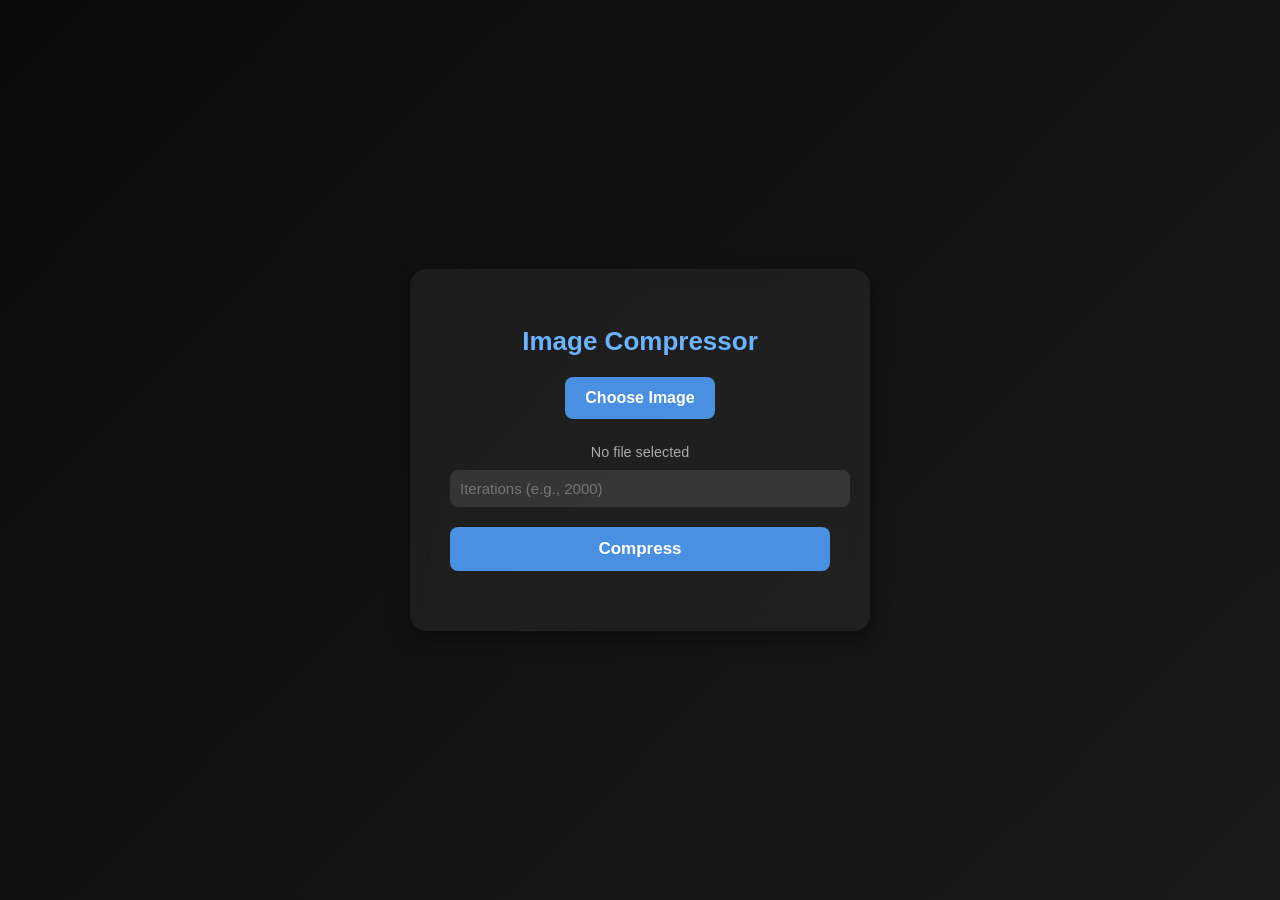
==== index.html @ 12bdf63e "moved files to root" ====
<!DOCTYPE html>
<html lang="en">
<head>
    <meta charset="UTF-8" />
    <meta name="viewport" content="width=device-width, initial-scale=1.0" />
    <title>Image Compressor</title>
    <link rel="stylesheet" href="style.css" />
</head>

<body>

    <div class="container">
        <h1>Image Compressor</h1>

        <label for="file" class="file-label">Choose Image</label>
        <input type="file" id="file" />
        
        <div id="file-name" style="margin-top: 10px; color: #aaa; font-size: 0.9rem;">No file selected</div>

        <input type="number" id="iterations" placeholder="Iterations (e.g., 2000)" />

        <button class="btn" onclick="compressImage()">Compress</button>

        <div id="result"></div>
    </div>

    <script src="script.js"></script>

</body>
</html>
---- style.css ----
body {
    margin: 0;
    padding: 0;
    font-family: "Poppins", sans-serif;
    background: linear-gradient(135deg, #0b0b0b, #1a1a1a);
    height: 100vh;
    display: flex;
    justify-content: center;
    align-items: center;
    color: #fff;
}

.container {
    background: rgba(255, 255, 255, 0.05);
    border-radius: 16px;
    padding: 40px;
    width: 380px;
    box-shadow: 0 8px 20px rgba(0,0,0,0.4);
    text-align: center;
    backdrop-filter: blur(10px);
}

h1 {
    margin-bottom: 20px;
    font-size: 26px;
    font-weight: 600;
    color: #6BB3FF;   /* soft blue */
}

input[type="file"] {
    display: none;
}

.file-label {
    display: inline-block;
    background: #4A90E2;   /* clean blue button */
    color: #fff;
    padding: 12px 20px;
    font-size: 16px;
    border-radius: 8px;
    cursor: pointer;
    margin-bottom: 15px;
    transition: 0.2s;
    font-weight: 600;
}

.file-label:hover {
    background: #6BB3FF;
}

#iterations {
    width: 100%;
    margin: 10px 0 20px;
    padding: 10px;
    border-radius: 8px;
    border: none;
    outline: none;
    background: rgba(255,255,255,0.1);
    color: #fff;
    font-size: 15px;
}

.btn {
    width: 100%;
    background: #4A90E2;
    color: #fff;
    padding: 12px;
    font-size: 17px;
    border: none;
    border-radius: 8px;
    cursor: pointer;
    font-weight: 600;
    transition: 0.2s ease-in-out;
}

.btn:hover {
    background: #6BB3FF;
}

#result {
    margin-top: 20px;
    font-size: 15px;
    word-wrap: break-word;
    color: #6BB3FF;
}

.download-btn {
    color: #4A90E2;
    font-weight: 600;
    text-decoration: none;
}

.download-btn:hover {
    text-decoration: underline;
}
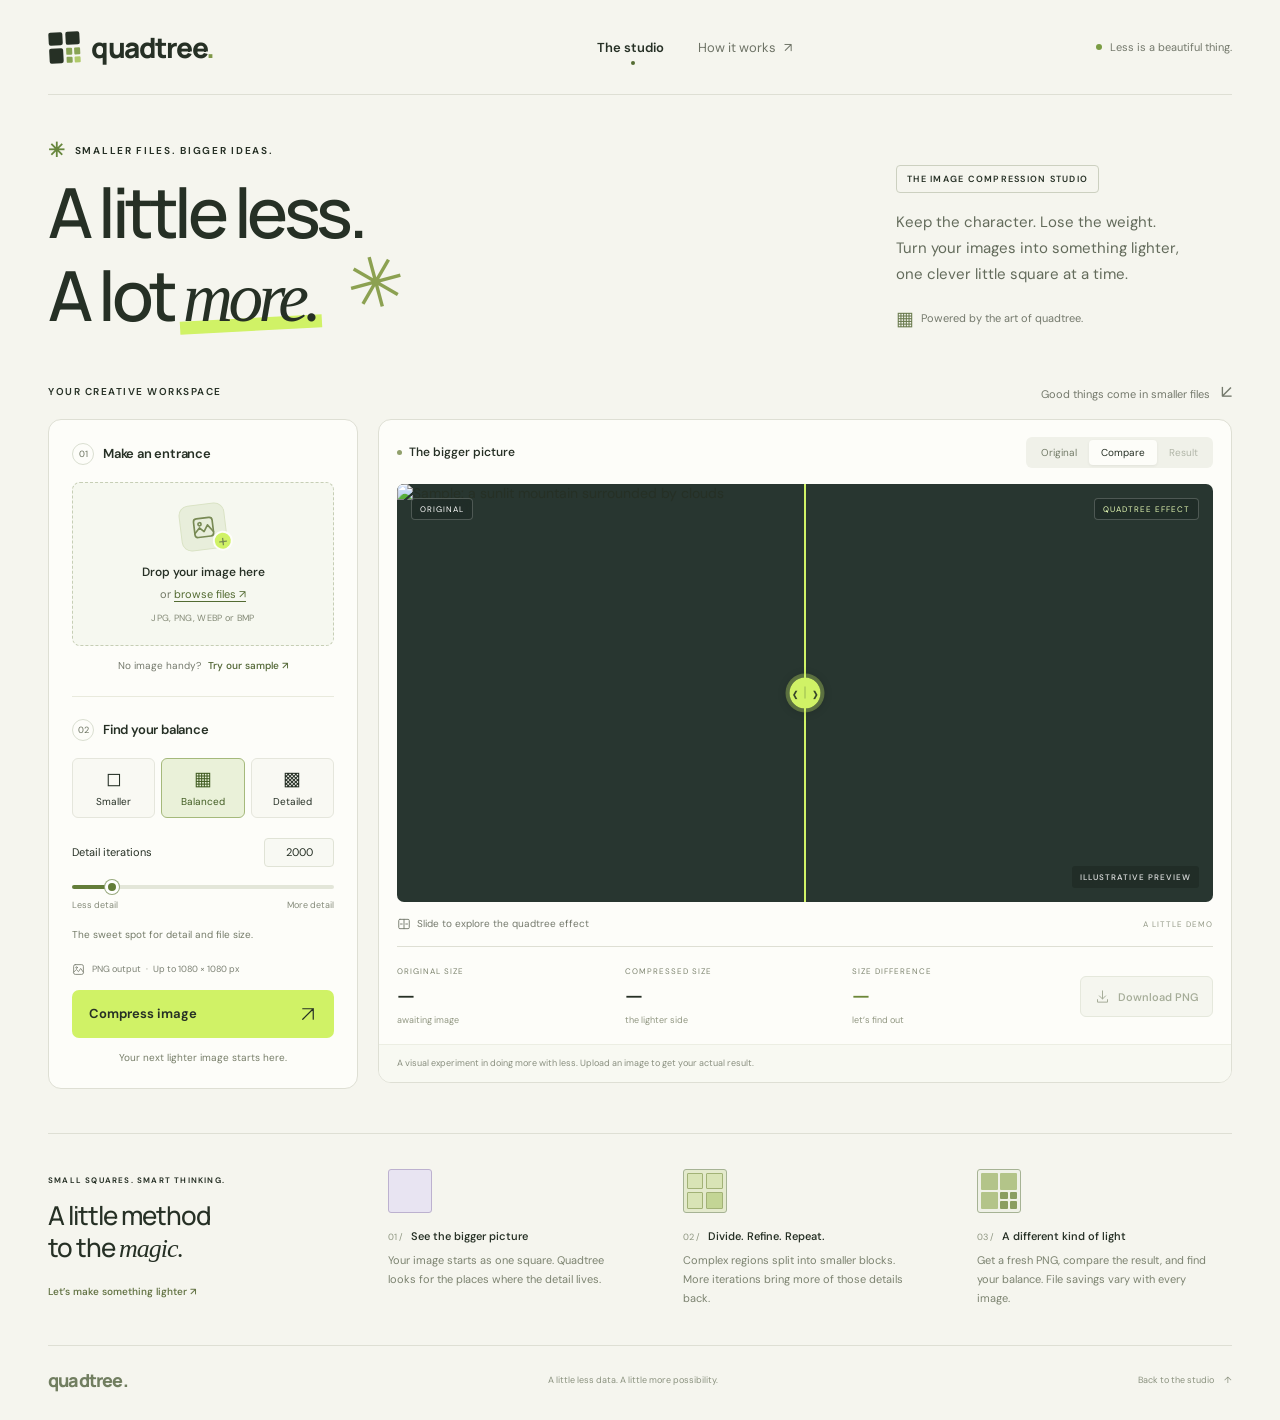
==== commit 3d982f9d: "Redesign image compression studio UI" ====
--- a/index.html
+++ b/index.html
@@ -3,28 +3,133 @@
 <head>
     <meta charset="UTF-8" />
     <meta name="viewport" content="width=device-width, initial-scale=1.0" />
-    <title>Image Compressor</title>
+    <meta name="theme-color" content="#f5f5ee" />
+    <meta name="description" content="A little less file. A lot more possibility. Explore quadtree image compression with a visual before-and-after studio." />
+    <title>Quadtree — A little less. A lot more.</title>
+    <link rel="icon" href="data:image/svg+xml,%3Csvg xmlns='http://www.w3.org/2000/svg' viewBox='0 0 32 32'%3E%3Crect width='32' height='32' rx='7' fill='%23d0f266'/%3E%3Cpath d='M7 7h8v8H7zm10 0h8v8h-8zM7 17h8v8H7zm10 0h3v3h-3zm5 0h3v3h-3zm-5 5h3v3h-3zm5 0h3v3h-3z' fill='%23263025'/%3E%3C/svg%3E" />
     <link rel="stylesheet" href="style.css" />
+    <script src="script.js" defer></script>
 </head>
+<body>
+    <svg class="icon-library" xmlns="http://www.w3.org/2000/svg" aria-hidden="true">
+        <symbol id="icon-arrow" viewBox="0 0 24 24"><path d="M5 19 19 5M5 5h14v14" /></symbol>
+        <symbol id="icon-image" viewBox="0 0 24 24"><rect x="3" y="3" width="18" height="18" rx="3"/><circle cx="8.5" cy="8.5" r="1.5"/><path d="m3 17 5-5 4 4 4-6 5 7"/></symbol>
+        <symbol id="icon-download" viewBox="0 0 24 24"><path d="M12 3v13m-5-5 5 5 5-5M4 17v4h16v-4"/></symbol>
+        <symbol id="icon-split" viewBox="0 0 24 24"><rect x="3" y="4" width="18" height="16" rx="2"/><path d="M12 4v16m-6-8h3m6 0h3"/></symbol>
+    </svg>
 
-<body>
+    <a class="skip-link" href="#studio">Skip to compressor</a>
+    <header class="site-header page-width">
+        <a class="brand" href="./" aria-label="Quadtree home">
+            <span class="brand-mark" aria-hidden="true"><i></i><i></i><i></i><i class="mini-grid"><b></b><b></b><b></b><b></b></i></span>
+            <span>quadtree<span class="brand-period">.</span></span>
+        </a>
+        <nav class="main-nav" aria-label="Main navigation">
+            <a href="#studio" class="nav-active">The studio</a>
+            <a href="#how-it-works">How it works <span aria-hidden="true">↗</span></a>
+        </nav>
+        <span class="header-note"><span class="status-dot"></span> Less is a beautiful thing.</span>
+    </header>
 
-    <div class="container">
-        <h1>Image Compressor</h1>
+    <main class="page-width">
+        <section class="hero" aria-labelledby="hero-title">
+            <div class="hero-copy">
+                <p class="eyebrow"><span class="tiny-cross" aria-hidden="true">✳</span> SMALLER FILES. BIGGER IDEAS.</p>
+                <h1 id="hero-title">A little less.<br />A lot <span class="serif-word">more.</span><span class="hero-asterisk" aria-hidden="true">✳</span></h1>
+            </div>
+            <div class="hero-aside">
+                <span class="outline-tag">THE IMAGE COMPRESSION STUDIO</span>
+                <p>Keep the character. Lose the weight.<br />Turn your images into something lighter,<br class="desktop-break" /> one clever little square at a time.</p>
+                <span class="hero-caption"><span class="small-quads" aria-hidden="true">▦</span> Powered by the art of quadtree.</span>
+            </div>
+        </section>
 
-        <label for="file" class="file-label">Choose Image</label>
-        <input type="file" id="file" />
-        
-        <div id="file-name" style="margin-top: 10px; color: #aaa; font-size: 0.9rem;">No file selected</div>
+        <section id="studio" class="studio" aria-labelledby="studio-title">
+            <div class="section-heading">
+                <h2 id="studio-title">YOUR CREATIVE WORKSPACE</h2>
+                <span>Good things come in smaller files <span aria-hidden="true">↙</span></span>
+            </div>
+            <div class="workspace">
+                <form id="compress-form" class="control-panel" novalidate>
+                    <fieldset id="controls">
+                        <legend class="sr-only">Image compression settings</legend>
+                        <div class="step-heading"><span class="step-number">01</span><h3>Make an entrance</h3></div>
+                        <div class="upload-zone" id="drop-zone">
+                            <input type="file" id="file" accept="image/png,image/jpeg,image/webp,image/bmp" aria-label="Choose an image to compress" aria-describedby="upload-help" />
+                            <div id="upload-empty" class="upload-content">
+                                <span class="upload-art" aria-hidden="true"><svg class="icon"><use href="#icon-image"/></svg><span class="upload-plus">+</span></span>
+                                <strong>Drop your image here</strong>
+                                <span>or <span class="text-link">browse files <span aria-hidden="true">↗</span></span></span>
+                                <small id="upload-help">JPG, PNG, WEBP or BMP</small>
+                            </div>
+                            <div id="upload-selected" class="upload-content" hidden>
+                                <img id="file-thumbnail" alt="Selected image thumbnail" />
+                                <strong id="file-name"></strong>
+                                <small id="file-info"></small>
+                                <span class="text-link">Choose a different image ↗</span>
+                            </div>
+                        </div>
+                        <div class="sample-row"><span>No image handy?</span><button id="sample-button" class="text-button" type="button">Try our sample <span aria-hidden="true">↗</span></button></div>
+                        <div class="control-divider"></div>
+                        <div class="step-heading"><span class="step-number">02</span><h3>Find your balance</h3></div>
+                        <div class="preset-group" role="group" aria-label="Compression quality presets">
+                            <button type="button" data-iterations="500" aria-pressed="false"><span class="preset-glyph" aria-hidden="true">◻</span>Smaller</button>
+                            <button type="button" data-iterations="2000" aria-pressed="true"><span class="preset-glyph" aria-hidden="true">▦</span>Balanced</button>
+                            <button type="button" data-iterations="8000" aria-pressed="false"><span class="preset-glyph" aria-hidden="true">▩</span>Detailed</button>
+                        </div>
+                        <div class="iteration-heading"><label for="iterations">Detail iterations</label><div class="number-wrapper"><input type="number" id="iterations" min="1" max="15000" step="1" value="2000" inputmode="numeric" aria-describedby="quality-help" /></div></div>
+                        <label for="quality-slider" class="sr-only">Adjust detail iterations</label>
+                        <input id="quality-slider" type="range" min="1" max="15000" step="1" value="2000" />
+                        <div class="range-labels"><span>Less detail</span><span>More detail</span></div>
+                        <p id="quality-help" class="setting-help">The sweet spot for detail and file size.</p>
+                        <div class="output-note"><svg class="icon"><use href="#icon-image"/></svg><span>PNG output <span aria-hidden="true">·</span> Up to 1080 × 1080 px</span></div>
+                        <button id="compress-button" class="primary-button" type="submit"><span id="compress-label">Compress image</span><svg class="icon button-arrow"><use href="#icon-arrow"/></svg><span class="button-spinner" hidden></span></button>
+                    </fieldset>
+                    <p id="status" class="status-message" role="status" aria-live="polite">Your next lighter image starts here.</p>
+                    <p id="error" class="error-message" role="alert" hidden></p>
+                </form>
 
-        <input type="number" id="iterations" placeholder="Iterations (e.g., 2000)" />
+                <div class="preview-panel">
+                    <div class="preview-toolbar">
+                        <div class="preview-title"><span class="status-dot"></span><h3>The bigger picture</h3></div>
+                        <div class="view-switch" role="group" aria-label="Preview mode">
+                            <button type="button" data-view="original" aria-pressed="false">Original</button>
+                            <button type="button" data-view="compare" aria-pressed="true">Compare</button>
+                            <button type="button" data-view="result" aria-pressed="false" disabled>Result</button>
+                        </div>
+                    </div>
+                    <div id="image-viewer" class="image-viewer" data-mode="compare" aria-busy="false">
+                        <img id="original-image" class="preview-image" src="/static/temp_1st_test.jpg" alt="Sample: a sunlit mountain surrounded by clouds" />
+                        <canvas id="demo-canvas" class="preview-image after-image" aria-label="Illustration of the quadtree effect on the sample mountain"></canvas>
+                        <img id="result-image" class="preview-image after-image" alt="Compressed version of your image" hidden />
+                        <span class="image-label original-label">ORIGINAL</span>
+                        <span id="after-label" class="image-label after-label">QUADTREE EFFECT</span>
+                        <span id="preview-badge" class="preview-badge">ILLUSTRATIVE PREVIEW</span>
+                        <div class="compare-line" aria-hidden="true"><span class="compare-handle">‹<span></span>›</span></div>
+                        <input id="compare-slider" class="compare-slider" type="range" min="0" max="100" value="50" aria-label="Before and after comparison" aria-valuetext="50% original, 50% quadtree effect" />
+                        <div id="processing-overlay" class="processing-overlay" hidden><div class="processing-quads" aria-hidden="true"><i></i><i></i><i></i><i></i></div><strong>Finding the beauty in less.</strong><span id="processing-caption">Your quadtree is taking shape…</span></div>
+                        <div id="empty-preview" class="empty-preview" hidden><svg class="icon"><use href="#icon-image"/></svg><strong>A fresh canvas.</strong><span>Choose an image to get started.</span></div>
+                    </div>
+                    <div class="preview-caption"><span id="preview-hint"><svg class="icon"><use href="#icon-split"/></svg> Slide to explore the quadtree effect</span><button type="button" id="reset-button" class="text-button" hidden>Start fresh <span aria-hidden="true">↺</span></button><span id="demo-label">A LITTLE DEMO</span></div>
+                    <div id="result" class="result-panel" aria-label="Compression results">
+                        <div class="stat"><span>ORIGINAL SIZE</span><strong id="original-size">—<small>awaiting image</small></strong></div>
+                        <div class="stat"><span>COMPRESSED SIZE</span><strong id="compressed-size">—<small>the lighter side</small></strong></div>
+                        <div class="stat saved-stat"><span id="savings-label">SIZE DIFFERENCE</span><strong id="savings">—<small>let’s find out</small></strong></div>
+                        <a id="download-button" class="download-button" aria-disabled="true" tabindex="-1"><svg class="icon"><use href="#icon-download"/></svg><span>Download PNG</span></a>
+                    </div>
+                    <p id="result-note" class="result-note">A visual experiment in doing more with less. Upload an image to get your actual result.</p>
+                </div>
+            </div>
+        </section>
 
-        <button class="btn" onclick="compressImage()">Compress</button>
-
-        <div id="result"></div>
-    </div>
-
-    <script src="script.js"></script>
-
+        <section id="how-it-works" class="how-section" aria-labelledby="how-title">
+            <div class="how-intro"><span class="eyebrow">SMALL SQUARES. SMART THINKING.</span><h2 id="how-title">A little method<br />to the <em>magic.</em></h2><a class="text-button" href="#studio">Let’s make something lighter <span aria-hidden="true">↗</span></a></div>
+            <article class="how-step"><div class="how-art art-one" aria-hidden="true"><span></span></div><h3><span>01 /</span> See the bigger picture</h3><p>Your image starts as one square. Quadtree looks for the places where the detail lives.</p></article>
+            <article class="how-step"><div class="how-art art-two" aria-hidden="true"><span></span><span></span><span></span><span></span></div><h3><span>02 /</span> Divide. Refine. Repeat.</h3><p>Complex regions split into smaller blocks. More iterations bring more of those details back.</p></article>
+            <article class="how-step"><div class="how-art art-three" aria-hidden="true"><span></span><span></span><span></span><span></span><span></span><span></span><span></span></div><h3><span>03 /</span> A different kind of light</h3><p>Get a fresh PNG, compare the result, and find your balance. File savings vary with every image.</p></article>
+        </section>
+    </main>
+    <footer class="site-footer page-width"><a class="footer-brand" href="./">quadtree.</a><span>A little less data. A little more possibility.</span><a href="#studio">Back to the studio <span aria-hidden="true">↑</span></a></footer>
+    <noscript><p class="noscript-notice">Please enable JavaScript to upload and compress images.</p></noscript>
 </body>
-</html>+</html>
--- a/style.css
+++ b/style.css
@@ -1,95 +1,290 @@
-body {
-    margin: 0;
-    padding: 0;
-    font-family: "Poppins", sans-serif;
-    background: linear-gradient(135deg, #0b0b0b, #1a1a1a);
-    height: 100vh;
-    display: flex;
-    justify-content: center;
-    align-items: center;
-    color: #fff;
-}
-
-.container {
-    background: rgba(255, 255, 255, 0.05);
-    border-radius: 16px;
-    padding: 40px;
-    width: 380px;
-    box-shadow: 0 8px 20px rgba(0,0,0,0.4);
-    text-align: center;
-    backdrop-filter: blur(10px);
-}
-
-h1 {
-    margin-bottom: 20px;
-    font-size: 26px;
-    font-weight: 600;
-    color: #6BB3FF;   /* soft blue */
-}
-
-input[type="file"] {
-    display: none;
-}
-
-.file-label {
-    display: inline-block;
-    background: #4A90E2;   /* clean blue button */
-    color: #fff;
-    padding: 12px 20px;
-    font-size: 16px;
-    border-radius: 8px;
-    cursor: pointer;
-    margin-bottom: 15px;
-    transition: 0.2s;
-    font-weight: 600;
-}
-
-.file-label:hover {
-    background: #6BB3FF;
-}
-
-#iterations {
-    width: 100%;
-    margin: 10px 0 20px;
-    padding: 10px;
-    border-radius: 8px;
-    border: none;
-    outline: none;
-    background: rgba(255,255,255,0.1);
-    color: #fff;
-    font-size: 15px;
-}
-
-.btn {
-    width: 100%;
-    background: #4A90E2;
-    color: #fff;
-    padding: 12px;
-    font-size: 17px;
-    border: none;
-    border-radius: 8px;
-    cursor: pointer;
-    font-weight: 600;
-    transition: 0.2s ease-in-out;
-}
-
-.btn:hover {
-    background: #6BB3FF;
-}
-
-#result {
-    margin-top: 20px;
-    font-size: 15px;
-    word-wrap: break-word;
-    color: #6BB3FF;
-}
-
-.download-btn {
-    color: #4A90E2;
-    font-weight: 600;
-    text-decoration: none;
-}
-
-.download-btn:hover {
-    text-decoration: underline;
-}
+@import url('https://fonts.googleapis.com/css2?family=DM+Sans:wght@400;450;500;550;600;650;700&family=Manrope:wght@400;500;600;650;700;750;800&display=swap');
+
+:root {
+    --paper: #f5f5ee; --white: #fdfdf9; --ink: #263025; --muted: #74796c;
+    --line: #dedfd4; --lime: #d0f266; --green: #546c32; --lavender: #e8e4f2;
+    --font: 'DM Sans', 'Segoe UI', sans-serif;
+}
+* { box-sizing: border-box; }
+html { scroll-behavior: smooth; scroll-padding-top: 24px; }
+body { margin: 0; background: var(--paper); color: var(--ink); font-family: var(--font); font-size: 14px; -webkit-font-smoothing: antialiased; }
+button, input, a { -webkit-tap-highlight-color: transparent; touch-action: manipulation; }
+button, input { font: inherit; }
+button { color: inherit; cursor: pointer; border: 0; }
+a { color: inherit; text-decoration: none; }
+button, a, input, .upload-zone { transition: background-color .18s, border-color .18s, box-shadow .18s, color .18s; }
+button:disabled { cursor: wait; }
+button:disabled, input:disabled { opacity: .5; }
+:focus-visible { outline: 3px solid #708942; outline-offset: 4px; }
+button:focus-visible { position: relative; z-index: 3; }
+[hidden] { display: none !important; }
+::selection { background: var(--lime); color: var(--ink); }
+.page-width { width: min(1280px, calc(100% - 96px)); margin-inline: auto; }
+.icon-library { position: absolute; width: 0; height: 0; overflow: hidden; }
+.icon { width: 20px; height: 20px; flex-shrink: 0; fill: none; stroke: currentColor; stroke-width: 1.6; stroke-linecap: round; stroke-linejoin: round; }
+.sr-only { position: absolute; width: 1px; height: 1px; padding: 0; margin: -1px; overflow: hidden; clip: rect(0, 0, 0, 0); white-space: nowrap; border: 0; }
+.skip-link { position: fixed; top: -70px; left: 20px; padding: 14px 20px; background: var(--lime); z-index: 100; border-radius: 8px; }
+.skip-link:focus { top: 12px; }
+
+.site-header { height: 95px; display: flex; align-items: center; justify-content: space-between; border-bottom: 1px solid var(--line); gap: 24px; }
+.brand { display: flex; align-items: center; gap: 10px; font-family: 'Manrope', var(--font); font-size: 28px; letter-spacing: -1.5px; font-weight: 800; }
+.brand-period { color: #7f9848; }
+.brand-mark { width: 33px; height: 33px; padding: 1px; display: grid; grid-template-columns: 1fr 1fr; gap: 3px; transform: rotate(-3deg); }
+.brand-mark > i { background: var(--ink); border-radius: 2px; }
+.brand-mark > .mini-grid { display: grid; grid-template-columns: 1fr 1fr; gap: 2px; background: transparent; }
+.mini-grid b { background: #88a354; border-radius: 1px; }
+.mini-grid b:last-child { background: #b0ca6a; }
+.main-nav { display: flex; align-items: center; gap: 34px; margin-left: 80px; font-size: 13px; }
+.main-nav a { color: #6e7366; padding: 10px 0; }
+.main-nav a:hover { color: var(--ink); }
+.main-nav .nav-active { color: var(--ink); font-weight: 600; position: relative; }
+.nav-active::after { content: ''; height: 4px; width: 4px; border-radius: 50%; background: var(--green); position: absolute; bottom: 1px; left: 50%; }
+.main-nav a span { margin-left: 5px; }
+.header-note { display: flex; align-items: center; gap: 8px; color: var(--muted); font-size: 11px; }
+.status-dot { width: 6px; height: 6px; border-radius: 50%; background: #7a9c43; flex-shrink: 0; }
+
+.hero { padding: 48px 0 45px; display: flex; justify-content: space-between; align-items: center; gap: 32px; }
+.eyebrow { font-size: 10px; letter-spacing: 1.7px; font-weight: 650; margin: 0 0 18px; }
+.hero .eyebrow { display: flex; align-items: center; gap: 8px; }
+.tiny-cross { font-size: 20px; line-height: 14px; color: #67863d; }
+h1 { margin: 0; font-family: 'Manrope', var(--font); font-size: clamp(50px, 5.4vw, 76px); line-height: 1.06; font-weight: 550; letter-spacing: -4.5px; position: relative; isolation: isolate; }
+.serif-word { font-family: Georgia, 'Times New Roman', serif; font-weight: 400; font-style: italic; position: relative; }
+.serif-word::after { content: ''; position: absolute; height: 13px; bottom: 5px; left: -3px; right: -5px; background: var(--lime); z-index: -1; transform: rotate(-3deg); }
+.hero-asterisk { color: #8ca151; display: inline-block; font-family: Georgia, serif; font-size: 70px; vertical-align: 13px; margin-left: 30px; transform: rotate(-15deg); }
+.hero-aside { padding: 21px 53px 0 0; }
+.outline-tag { font-size: 9px; letter-spacing: 1.25px; border: 1px solid #ccd0c0; padding: 7px 10px; border-radius: 4px; font-weight: 600; }
+.hero-aside p { margin: 23px 0 18px; color: #636b5b; font-size: 15px; line-height: 1.75; }
+.hero-caption { display: flex; align-items: center; gap: 7px; color: var(--muted); font-size: 11px; }
+.small-quads { font-size: 19px; color: #697a4d; }
+
+.section-heading { display: flex; align-items: center; justify-content: space-between; margin-bottom: 15px; }
+.section-heading h2 { font-size: 10px; font-weight: 600; letter-spacing: 1.5px; margin: 0; }
+.section-heading > span { font-size: 11px; color: var(--muted); }
+.section-heading > span > span { font-size: 18px; margin-left: 8px; }
+.workspace { display: grid; grid-template-columns: 310px minmax(0, 1fr); gap: 20px; align-items: start; }
+.control-panel { background: var(--white); border: 1px solid var(--line); border-radius: 13px; padding: 23px; }
+fieldset { border: 0; padding: 0; margin: 0; min-width: 0; }
+.step-heading { display: flex; align-items: center; gap: 9px; margin-bottom: 17px; }
+.step-number { display: grid; place-items: center; width: 22px; height: 22px; border: 1px solid #dadfd1; border-radius: 50%; font-size: 9px; color: #69715e; }
+.step-heading h3 { margin: 0; font-weight: 600; font-size: 13px; letter-spacing: -.2px; }
+.upload-zone { position: relative; border: 1px dashed #c6ceb5; border-radius: 8px; background: #f6f8f0; min-height: 164px; display: grid; place-items: center; }
+.upload-zone:hover, .upload-zone.is-dragging { background: #edf4dc; border-color: #849b56; }
+.upload-zone:focus-within { outline: 3px solid #708942; outline-offset: 3px; }
+.upload-zone input { cursor: pointer; position: absolute; inset: 0; opacity: 0; width: 100%; height: 100%; z-index: 2; }
+.upload-content { width: 100%; padding: 17px 10px; display: flex; flex-direction: column; align-items: center; text-align: center; gap: 7px; min-width: 0; }
+.upload-content > strong { font-size: 12px; font-weight: 550; max-width: 100%; overflow: hidden; text-overflow: ellipsis; white-space: nowrap; }
+.upload-content > span:not(.upload-art) { font-size: 11px; color: #737966; }
+.upload-content small { font-size: 9px; letter-spacing: .3px; color: #838975; margin-top: 4px; }
+.upload-art { width: 46px; height: 46px; background: #e8eedb; border: 1px solid #dae3c5; color: #788a54; display: grid; place-items: center; border-radius: 10px; margin-bottom: 7px; transform: rotate(-7deg); position: relative; }
+.upload-art .icon { width: 25px; height: 25px; }
+.upload-plus { position: absolute; right: -6px; bottom: -4px; background: var(--lime); width: 20px; height: 20px; border-radius: 50%; font-size: 17px; line-height: 17px; border: 2px solid var(--white); }
+.text-link { text-decoration: underline; text-underline-offset: 3px; color: #536b32; }
+#file-thumbnail { width: 66px; height: 57px; object-fit: cover; border-radius: 5px; margin-bottom: 4px; }
+.sample-row { display: flex; justify-content: center; gap: 7px; margin-top: 12px; align-items: center; font-size: 10px; color: var(--muted); }
+.text-button { background: transparent; padding: 0; font-weight: 550; font-size: inherit; line-height: 1.6; }
+.text-button:hover { color: #6a852f; }
+.sample-row .text-button { color: #576b3b; }
+.control-divider { border-top: 1px solid #e9eadd; margin: 22px 0; }
+.preset-group { display: flex; gap: 6px; margin-bottom: 20px; }
+.preset-group button { flex: 1; font-size: 10px; background: #f9f9f3; border: 1px solid #e5e6dc; border-radius: 6px; display: flex; flex-direction: column; gap: 6px; align-items: center; padding: 10px 3px 9px; }
+.preset-group button:hover { background: #f0f4e7; }
+.preset-group button[aria-pressed="true"] { background: #eaf1d9; border-color: #a5b97b; color: #415c22; }
+.preset-glyph { font-size: 19px; line-height: 20px; }
+.iteration-heading { display: flex; justify-content: space-between; align-items: center; font-size: 11px; }
+.number-wrapper input { border: 1px solid #e0e3d6; border-radius: 4px; background: #f8f9f3; width: 70px; height: 29px; text-align: center; font-size: 11px; color: var(--ink); appearance: textfield; -moz-appearance: textfield; }
+.number-wrapper input::-webkit-inner-spin-button, .number-wrapper input::-webkit-outer-spin-button { -webkit-appearance: none; margin: 0; }
+input[type="range"] { cursor: pointer; }
+#quality-slider { --fill: 13.33%; appearance: none; width: 100%; margin: 18px 0 10px; height: 4px; border-radius: 4px; background: linear-gradient(to right, #637d39 0 var(--fill), #e3e6d9 var(--fill) 100%); display: block; }
+#quality-slider::-webkit-slider-thumb { appearance: none; height: 14px; width: 14px; border-radius: 50%; background: #637d39; border: 3px solid #fff; box-shadow: 0 0 0 1px #98a97d; }
+#quality-slider::-moz-range-thumb { height: 9px; width: 9px; border-radius: 50%; background: #637d39; border: 3px solid #fff; box-shadow: 0 0 0 1px #98a97d; }
+.range-labels { display: flex; justify-content: space-between; color: #858b7a; font-size: 9px; }
+.setting-help { font-size: 10px; color: #747b68; margin: 16px 0 21px; line-height: 1.5; min-height: 15px; }
+.output-note { display: flex; align-items: center; gap: 7px; color: #7c8174; font-size: 9px; margin: 0 0 14px; }
+.output-note .icon { width: 13px; height: 13px; }
+.output-note span span { padding: 0 3px; }
+.primary-button { width: 100%; display: flex; align-items: center; justify-content: space-between; padding: 15px 17px; background: var(--lime); border-radius: 7px; font-size: 13px; font-weight: 650; }
+.primary-button:hover:not(:disabled) { background: #c0e351; box-shadow: 0 4px 12px #778b2220; }
+.primary-button .icon { width: 18px; height: 18px; }
+.status-message { font-size: 10px; color: #777e69; text-align: center; margin: 12px 0 0; line-height: 1.5; }
+.error-message { color: #9a4233; background: #fff0e9; padding: 10px; border-radius: 6px; font-size: 11px; line-height: 1.55; margin: 12px 0 0; }
+.button-spinner { width: 17px; height: 17px; border: 2px solid #26302530; border-top-color: var(--ink); border-radius: 50%; animation: spin .8s linear infinite; }
+
+.preview-panel { background: var(--white); border: 1px solid var(--line); border-radius: 13px; padding: 17px 18px 0; overflow: hidden; min-width: 0; }
+.preview-toolbar { display: flex; align-items: center; justify-content: space-between; gap: 15px; margin: 0 0 16px; }
+.preview-title { display: flex; align-items: center; gap: 7px; }
+.preview-title .status-dot { background: #91a06c; width: 5px; height: 5px; }
+.preview-title h3 { font-size: 12px; font-weight: 550; margin: 0; }
+.view-switch { display: flex; background: #f0f1e9; padding: 3px; border-radius: 6px; }
+.view-switch button { background: transparent; border-radius: 4px; color: #737b68; font-size: 10px; padding: 6px 12px; }
+.view-switch button[aria-pressed="true"] { background: var(--white); color: var(--ink); box-shadow: 0 1px 3px #26302512; }
+.view-switch button:disabled { cursor: default; }
+.image-viewer { --split: 50%; aspect-ratio: 1.95; min-height: 270px; position: relative; overflow: hidden; isolation: isolate; border-radius: 7px; background: #283630; }
+.preview-image { position: absolute; inset: 0; width: 100%; height: 100%; object-fit: contain; }
+.image-viewer.is-demo .preview-image { object-fit: cover; }
+.after-image { clip-path: inset(0 0 0 var(--split)); }
+.image-label { position: absolute; top: 14px; z-index: 3; border: 1px solid #ffffff35; color: white; background: #18241e70; backdrop-filter: blur(8px); border-radius: 4px; padding: 5px 8px; font-size: 8px; letter-spacing: 1px; pointer-events: none; }
+.original-label { left: 14px; }
+.after-label { right: 14px; color: #e3f8b3; }
+.preview-badge { position: absolute; bottom: 14px; right: 14px; z-index: 3; font-size: 8px; font-weight: 550; letter-spacing: 1px; color: #ffffffd0; padding: 6px 8px; border-radius: 3px; background: #18241e75; pointer-events: none; }
+.compare-line { position: absolute; top: 0; bottom: 0; left: var(--split); width: 2px; background: var(--lime); z-index: 4; pointer-events: none; transform: translateX(-1px); }
+.compare-handle { display: flex; justify-content: center; align-items: center; gap: 6px; position: absolute; top: 50%; left: 50%; transform: translate(-50%, -50%); width: 39px; height: 39px; border: 4px solid #d0f26650; background: var(--lime); background-clip: padding-box; color: #364529; border-radius: 50%; font-size: 24px; box-shadow: 0 1px 8px #00000020; }
+.compare-handle span { width: 1px; height: 12px; background: #566d3970; }
+.compare-slider { position: absolute; width: 100%; height: 100%; inset: 0; z-index: 5; opacity: 0; margin: 0; cursor: ew-resize !important; }
+.image-viewer:has(.compare-slider:focus-visible) { outline: 3px solid #708942; outline-offset: 4px; }
+.image-viewer[data-mode="original"] .after-image, .image-viewer[data-mode="original"] .after-label,
+.image-viewer:not([data-mode="compare"]) .compare-line, .image-viewer:not([data-mode="compare"]) .compare-slider,
+.image-viewer[data-mode="result"] .original-label { display: none; }
+.image-viewer[data-mode="result"] .after-image { clip-path: none; }
+.preview-caption { display: flex; align-items: center; justify-content: space-between; gap: 12px; padding: 13px 0; min-height: 44px; font-size: 10px; color: var(--muted); }
+#preview-hint { display: flex; align-items: center; gap: 6px; }
+#preview-hint .icon { width: 14px; height: 14px; }
+#demo-label { font-size: 8px; letter-spacing: 1px; color: #949a88; flex-shrink: 0; }
+.result-panel { display: grid; grid-template-columns: 1fr 1fr 1fr auto; align-items: center; padding: 19px 0 17px; border-top: 1px solid var(--line); gap: 16px; }
+.stat { min-width: 0; }
+.stat > span { font-size: 8px; letter-spacing: 1px; color: #7d846f; display: block; margin-bottom: 8px; }
+.stat strong { font-family: 'Manrope', var(--font); font-size: 23px; font-weight: 550; line-height: 1; letter-spacing: -.7px; }
+.stat small { display: block; font-family: var(--font); font-size: 9px; letter-spacing: 0; color: #919782; font-weight: 400; line-height: 1.5; margin-top: 6px; }
+.saved-stat strong { color: #6c8738; }
+.saved-stat.is-larger strong { color: #977844; }
+.download-button { padding: 12px 14px; border: 1px solid #d9dfce; border-radius: 6px; display: flex; align-items: center; gap: 8px; font-size: 11px; font-weight: 550; background: #eef3e3; }
+.download-button .icon { width: 15px; height: 15px; }
+.download-button[aria-disabled="true"] { color: #a6ad99; background: #f5f6ef; border-color: #e5e8dc; cursor: not-allowed; }
+.download-button:not([aria-disabled="true"]):hover { background: #e0edc5; border-color: #99ae73; }
+.result-note { font-size: 9px; color: #898f7f; line-height: 1.65; margin: 0 -18px; padding: 11px 18px; background: #f8f9f2; border-top: 1px solid #eceee3; }
+.processing-overlay { position: absolute; inset: 0; z-index: 6; background: #25372cd9; backdrop-filter: blur(9px); display: flex; flex-direction: column; align-items: center; justify-content: center; gap: 13px; color: #f5f7ec; }
+.processing-overlay strong { font-size: 17px; font-weight: 500; }
+.processing-overlay > span { font-size: 11px; color: #c3ceb7; }
+.processing-quads { width: 44px; height: 44px; display: grid; grid-template-columns: 1fr 1fr; gap: 4px; margin-bottom: 9px; }
+.processing-quads i { border-radius: 3px; background: var(--lime); animation: breathe 1.4s ease-in-out infinite; }
+.processing-quads i:nth-child(2) { animation-delay: .15s; }
+.processing-quads i:nth-child(3) { animation-delay: .45s; }
+.processing-quads i:nth-child(4) { animation-delay: .3s; }
+.empty-preview { position: absolute; inset: 0; background: #ecf0e3; display: flex; flex-direction: column; align-items: center; justify-content: center; gap: 12px; color: #7b866c; z-index: 6; }
+.empty-preview .icon { width: 36px; height: 36px; }
+.empty-preview strong { color: #536546; font-size: 20px; font-weight: 500; }
+.empty-preview span { font-size: 12px; }
+
+.how-section { border-top: 1px solid var(--line); margin-top: 44px; padding: 35px 0 37px; display: grid; grid-template-columns: 1.18fr 1fr 1fr 1fr; gap: 40px; align-items: start; }
+.how-intro .eyebrow { font-size: 8px; letter-spacing: 1.2px; }
+.how-intro h2 { font-family: 'Manrope', var(--font); font-size: 26px; line-height: 1.25; letter-spacing: -1px; font-weight: 500; margin: 12px 0 15px; }
+.how-intro h2 em { font-family: Georgia, serif; font-weight: 400; }
+.how-intro a { color: #637344; font-size: 10px; }
+.how-art { height: 44px; width: 44px; margin-bottom: 16px; border: 1px solid #a6b394; border-radius: 3px; background: #e4eacd; padding: 3px; display: grid; grid-template-columns: 1fr 1fr; gap: 3px; }
+.art-one { background: var(--lavender); border-color: #bcb1cf; }
+.art-two span { border: 1px solid #a2b276; border-radius: 1px; background: #d9e4b6; }
+.art-two span:last-child { background: #c3d595; }
+.art-three { background: #eff1e7; grid-template-columns: repeat(4, 1fr); grid-template-rows: repeat(4, 1fr); gap: 2px; }
+.art-three span { background: #b3c489; border-radius: 1px; grid-column: span 2; grid-row: span 2; }
+.art-three span:nth-child(n+4) { grid-column: span 1; grid-row: span 1; background: #8a9e61; }
+.how-step h3 { font-size: 11px; font-weight: 550; margin: 0 0 8px; }
+.how-step h3 span { font-size: 9px; color: #8e9680; font-weight: 400; padding-right: 5px; }
+.how-step p { color: #7c8370; font-size: 11px; line-height: 1.75; margin: 0; max-width: 240px; }
+.site-footer { border-top: 1px solid var(--line); padding: 22px 0 28px; display: flex; align-items: center; justify-content: space-between; gap: 18px; font-size: 9px; color: #8b927f; }
+.footer-brand { font-family: 'Manrope', var(--font); font-size: 18px; font-weight: 800; letter-spacing: -.8px; color: #717e60; }
+.site-footer > a:last-child:hover { color: var(--ink); }
+.site-footer > a:last-child span { margin-left: 8px; }
+.noscript-notice { text-align: center; padding: 20px; color: #9a4233; }
+@keyframes spin { to { transform: rotate(360deg); } }
+@keyframes breathe { 0%, 100% { opacity: .35; transform: scale(.8); } 50% { opacity: 1; transform: scale(1); } }
+@media (min-width: 1450px) { .hero { padding-top: 58px; padding-bottom: 55px; } .image-viewer { aspect-ratio: 1.85; } }
+@media (max-width: 1150px) {
+    .page-width { width: calc(100% - 64px); }
+    .workspace { grid-template-columns: 285px minmax(0, 1fr); gap: 16px; }
+    .control-panel { padding: 20px; }
+    .hero-aside { padding-right: 0; }
+    .main-nav { margin-left: 0; }
+    .result-panel { grid-template-columns: 1fr 1fr 1fr; gap: 12px; }
+    .download-button { grid-column: 1 / -1; justify-content: center; }
+    .image-viewer { aspect-ratio: 1.6; }
+    .how-section { gap: 25px; }
+    .preview-toolbar { flex-wrap: wrap; gap: 12px; }
+}
+@media (max-width: 800px) {
+    .page-width { width: calc(100% - 40px); }
+    .site-header { height: 77px; }
+    .header-note { display: none; }
+    .brand { font-size: 25px; }
+    .main-nav { font-size: 11px; gap: 22px; }
+    .hero { padding: 36px 0 34px; gap: 24px; }
+    h1 { font-size: 55px; letter-spacing: -3px; }
+    .hero-asterisk { font-size: 44px; margin-left: 14px; vertical-align: 10px; }
+    .hero-aside { max-width: 270px; padding-top: 0; }
+    .hero-aside p { font-size: 12px; margin-top: 19px; }
+    .outline-tag { font-size: 7px; letter-spacing: .6px; }
+    .hero-caption { font-size: 9px; }
+    .eyebrow { font-size: 8px; letter-spacing: 1.2px; }
+    .workspace { grid-template-columns: 250px minmax(0, 1fr); gap: 12px; }
+    .control-panel { padding: 17px; }
+    .preview-panel { padding: 14px 14px 0; }
+    .view-switch { width: 100%; }
+    .view-switch button { flex: 1; padding-inline: 7px; }
+    .image-viewer { min-height: 260px; }
+    .preview-caption { font-size: 9px; flex-wrap: wrap; }
+    #demo-label { display: none; }
+    .stat strong { font-size: 19px; }
+    .stat > span { font-size: 7px; letter-spacing: .6px; }
+    .stat small { font-size: 8px; }
+    .result-note { margin-inline: -14px; padding-inline: 14px; }
+    .how-section { grid-template-columns: 1fr 1fr; gap: 30px; }
+    .how-step p { max-width: none; }
+    .section-heading > span { font-size: 9px; }
+}
+@media (max-width: 600px) {
+    .page-width { width: calc(100% - 32px); }
+    .site-header { height: 70px; gap: 12px; }
+    .brand { font-size: 24px; gap: 8px; }
+    .brand-mark { width: 27px; height: 27px; gap: 2px; }
+    .main-nav { gap: 16px; font-size: 10px; }
+    .main-nav a span { display: none; }
+    .hero { align-items: flex-start; flex-direction: column; padding: 32px 4px; gap: 22px; }
+    .hero .eyebrow { font-size: 8px; margin-bottom: 16px; }
+    h1 { font-size: clamp(48px, 12vw, 65px); letter-spacing: -3px; }
+    .hero-asterisk { font-size: 46px; margin-left: 22px; }
+    .hero-aside { max-width: none; }
+    .outline-tag, .hero-caption { display: none; }
+    .hero-aside p { font-size: 13px; line-height: 1.7; margin: 0; }
+    .desktop-break { display: none; }
+    .section-heading { padding-inline: 4px; margin-bottom: 13px; }
+    .section-heading h2 { font-size: 9px; }
+    .section-heading > span { display: none; }
+    .workspace { grid-template-columns: 1fr; gap: 18px; }
+    .control-panel { padding: 22px; }
+    .step-heading h3 { font-size: 14px; }
+    .step-heading { margin-bottom: 15px; }
+    .upload-zone { min-height: 168px; }
+    .upload-content > strong { font-size: 13px; }
+    .upload-content > span:not(.upload-art) { font-size: 12px; }
+    .sample-row { font-size: 11px; margin-top: 13px; }
+    .preset-group button { padding: 11px 5px; font-size: 11px; }
+    .iteration-heading { font-size: 12px; }
+    .number-wrapper input { font-size: 12px; }
+    .range-labels, .setting-help { font-size: 10px; }
+    .output-note, .status-message { font-size: 10px; }
+    .primary-button { padding: 16px 18px; font-size: 14px; }
+    .preview-panel { padding: 16px 14px 0; }
+    .preview-toolbar { flex-wrap: nowrap; }
+    .preview-title h3 { font-size: 11px; }
+    .view-switch { width: auto; }
+    .view-switch button { padding: 7px 9px; font-size: 9px; }
+    .image-viewer { aspect-ratio: 1.3; min-height: 0; }
+    .image-label { top: 10px; font-size: 7px; padding: 5px 6px; }
+    .original-label { left: 10px; }
+    .after-label { right: 10px; }
+    .preview-badge { font-size: 7px; bottom: 10px; right: 10px; }
+    .result-panel { padding-top: 17px; gap: 16px 12px; }
+    .stat > span { font-size: 8px; }
+    .stat strong { font-size: 22px; }
+    .stat small { font-size: 9px; }
+    .download-button { padding: 14px; font-size: 12px; }
+    .result-note { font-size: 10px; padding-top: 12px; padding-bottom: 12px; }
+    .how-section { margin-top: 32px; padding-top: 28px; gap: 30px 22px; }
+    .how-intro h2 { font-size: 25px; }
+    .how-intro .eyebrow { font-size: 7px; }
+    .how-step h3 { font-size: 11px; line-height: 1.55; }
+    .how-step h3 span { display: block; padding-bottom: 4px; }
+    .how-step p { font-size: 11px; }
+    .site-footer { flex-wrap: wrap; gap: 12px; padding-bottom: 24px; }
+    .site-footer > span { order: 3; flex-basis: 100%; }
+}
+@media (max-width: 360px) { .hero-asterisk { margin-left: 12px; } .main-nav { gap: 10px; } .preview-toolbar { flex-wrap: wrap; } .view-switch { width: 100%; } }
+@media (prefers-reduced-motion: reduce) { html { scroll-behavior: auto; } *, *::before, *::after { animation: none !important; transition: none !important; } }
